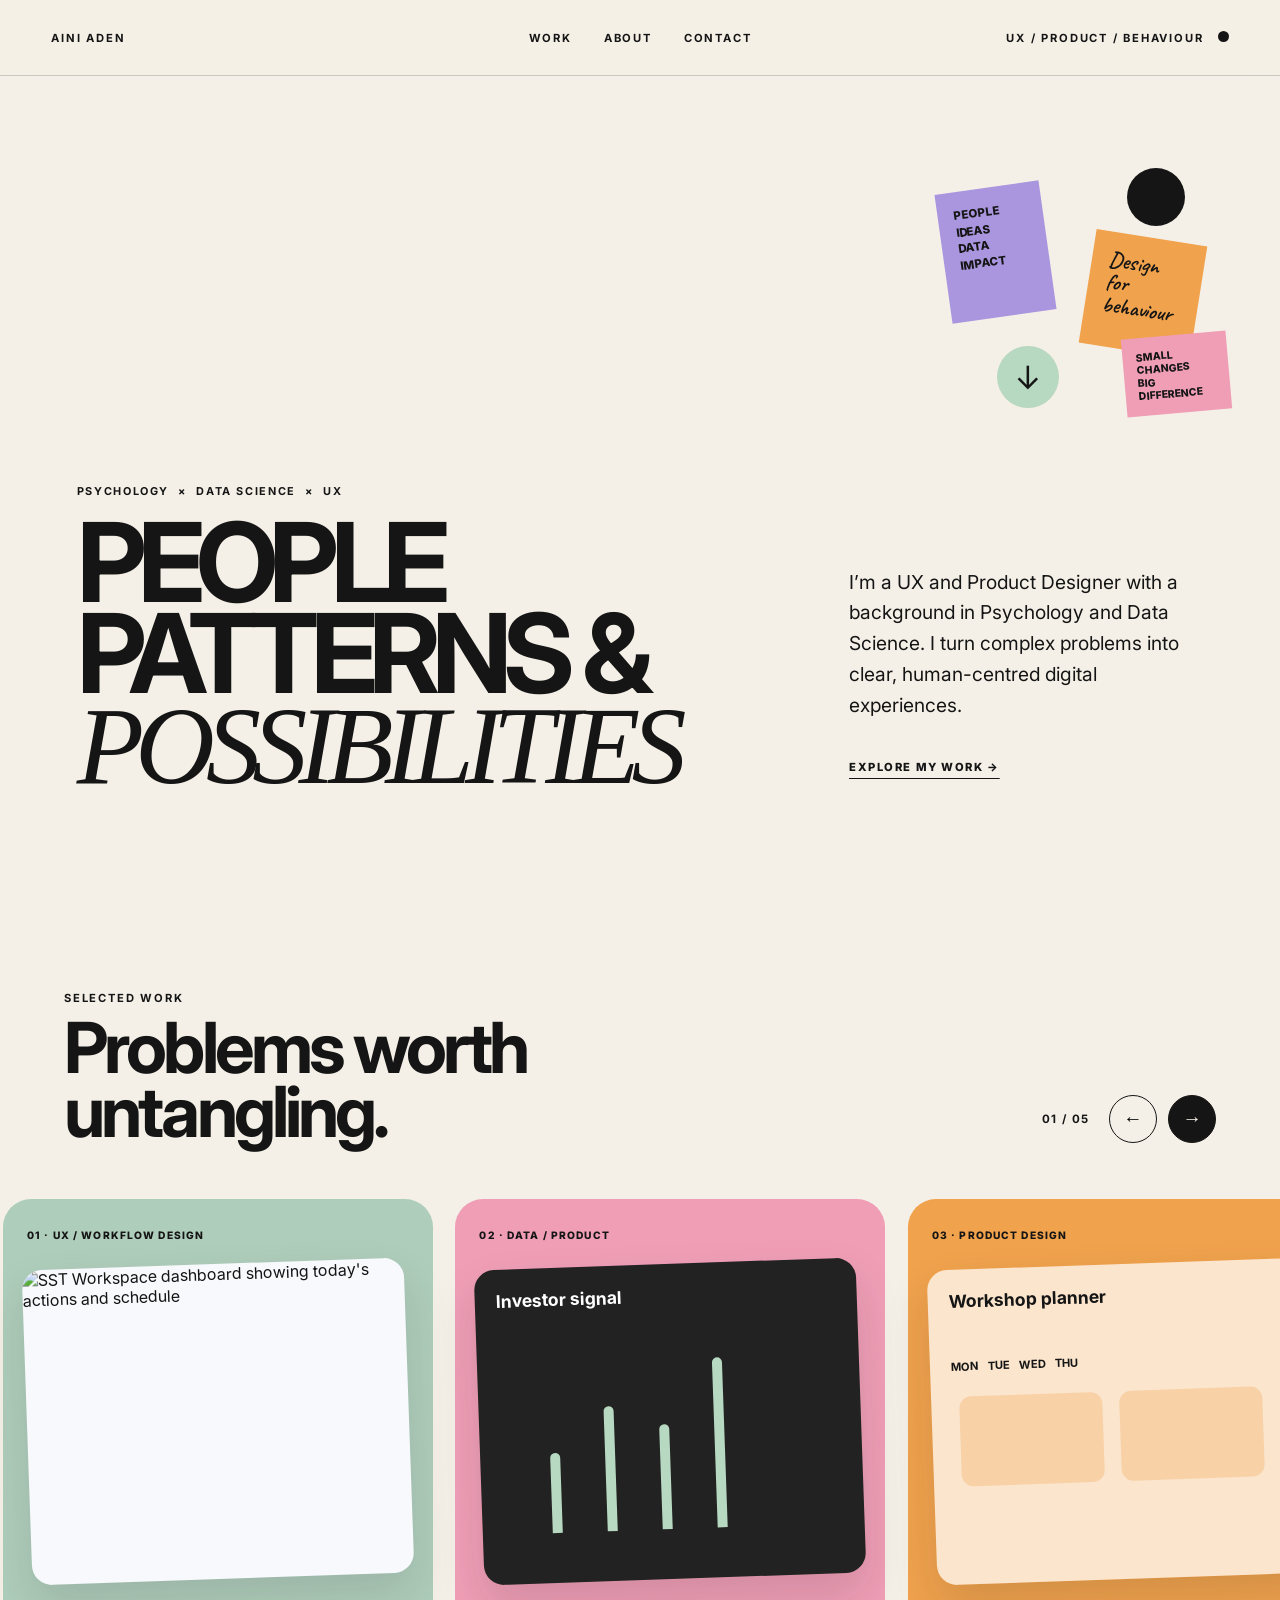
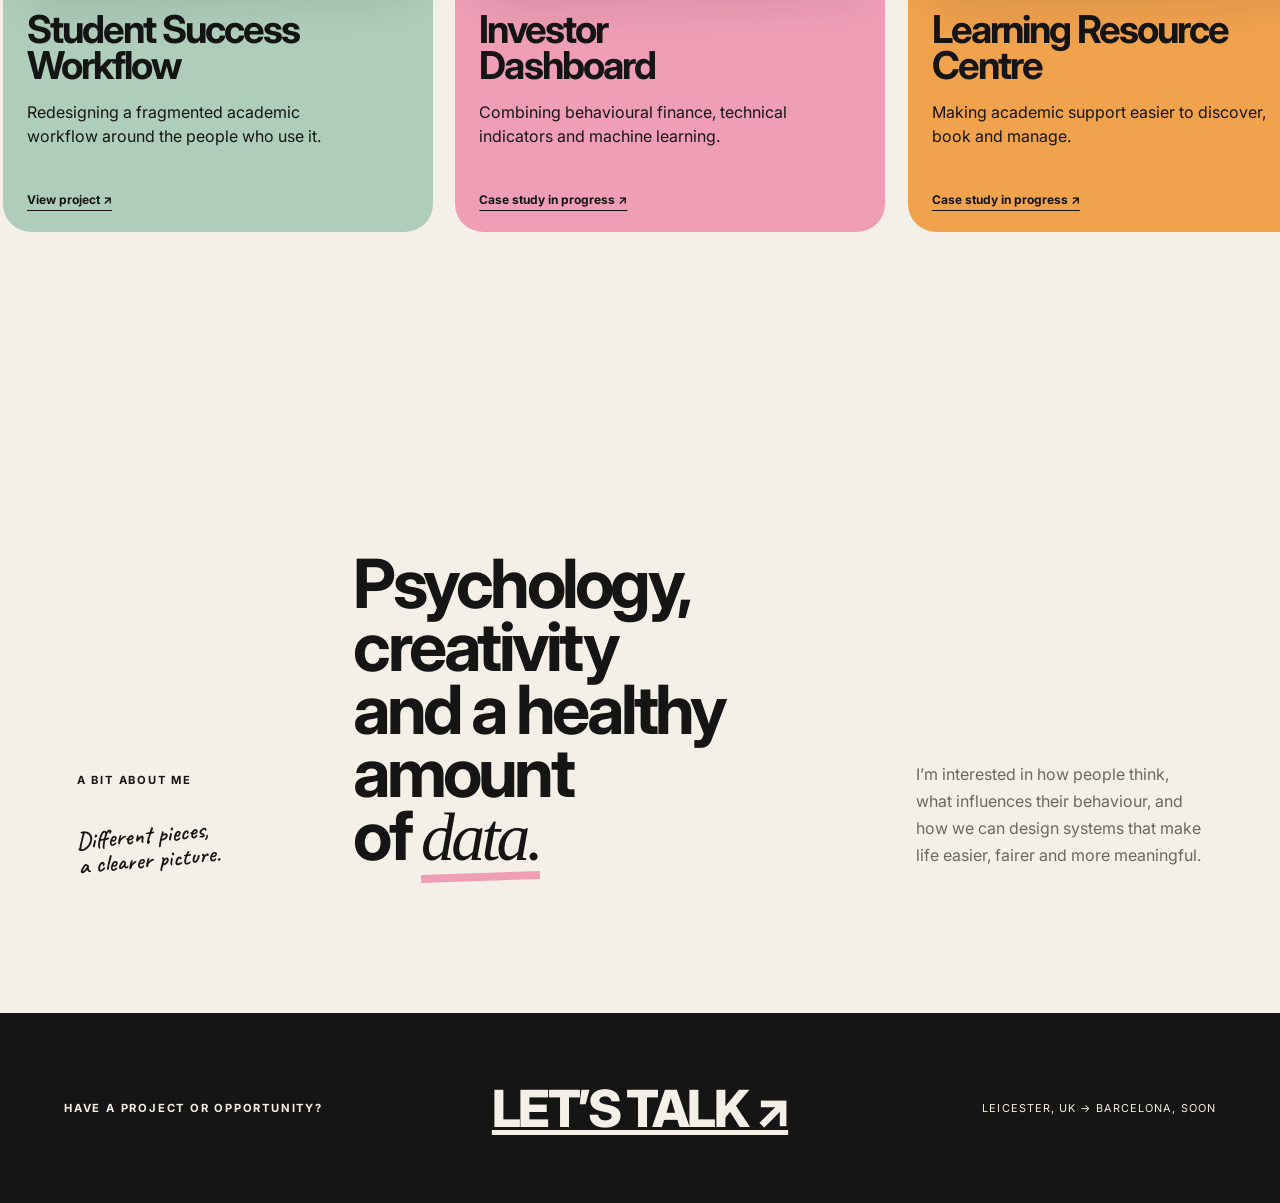
==== aini-portfolio/index.html @ de124477 "Add files via upload" ====
<!doctype html>
<html lang="en">
<head>
  <meta charset="UTF-8">

  <meta
    name="viewport"
    content="width=device-width, initial-scale=1"
  >

  <meta
    name="description"
    content="Aini Aden — UX and product designer combining psychology, data and design."
  >

  <title>Aini Aden — UX & Product Designer</title>

  <link
    rel="preconnect"
    href="https://fonts.googleapis.com"
  >

  <link
    rel="preconnect"
    href="https://fonts.gstatic.com"
    crossorigin
  >

  <link
    href="https://fonts.googleapis.com/css2?family=Caveat:wght@500;600&family=Inter:wght@400;500;600;700;800;900&display=swap"
    rel="stylesheet"
  >

  <link
    rel="stylesheet"
    href="styles.css"
  >

  <link
    rel="stylesheet"
    href="carousel.css"
  >

  <script
    src="script.js"
    defer
  ></script>
</head>

<body>
  <header class="nav">
    <a
      class="brand"
      href="#top"
    >
      AINI ADEN
    </a>

    <nav aria-label="Main navigation">
      <a href="#work">Work</a>
      <a href="#about">About</a>
      <a href="#contact">Contact</a>
    </nav>

    <p>
      UX / PRODUCT / BEHAVIOUR
      <i aria-hidden="true"></i>
    </p>
  </header>

  <main id="top">
    <section class="hero">
      <div class="hero-title">
        <p>
          PSYCHOLOGY
          &nbsp;×&nbsp;
          DATA SCIENCE
          &nbsp;×&nbsp;
          UX
        </p>

        <h1>
          PEOPLE<br>
          PATTERNS &<br>
          <em>POSSIBILITIES</em>
        </h1>
      </div>

      <div class="hero-copy">
        <p>
          I’m a UX and Product Designer with a
          background in Psychology and Data Science.
          I turn complex problems into clear,
          human-centred digital experiences.
        </p>

        <a href="#work">
          EXPLORE MY WORK →
        </a>
      </div>

      <div
        class="collage"
        aria-hidden="true"
      >
        <span class="purple">
          PEOPLE<br>
          IDEAS<br>
          DATA<br>
          IMPACT
        </span>

        <span class="orange">
          Design<br>
          for<br>
          behaviour
        </span>

        <span class="pink">
          SMALL<br>
          CHANGES<br>
          BIG<br>
          DIFFERENCE
        </span>

        <span class="mint">↓</span>
        <span class="black"></span>
      </div>
    </section>

    <section
      class="work"
      id="work"
    >
      <div class="section-top">
        <div>
          <p>SELECTED WORK</p>

          <h2>
            Problems worth<br>
            untangling.
          </h2>
        </div>

        <div class="controls">
          <span id="counter">
            01 / 05
          </span>

          <button
            id="previous"
            type="button"
            aria-label="Previous project"
          >
            ←
          </button>

          <button
            id="next"
            type="button"
            aria-label="Next project"
          >
            →
          </button>
        </div>
      </div>

      <div
        class="carousel"
        id="carousel"
      >
        <!-- STUDENT SUCCESS WORKFLOW -->

        <article
          class="project green"
          id="sst-case-study"
        >
          <span>
            01 · UX / WORKFLOW DESIGN
          </span>

          <div class="project-image">
            <img
              src="assets/images/sst-dashboard.png"
              alt="SST Workspace dashboard showing today's actions and schedule"
            >
          </div>

          <h3>
            Student Success<br>
            Workflow
          </h3>

          <p>
            Redesigning a fragmented academic
            workflow around the people who use it.
          </p>

          <a href="sst-workflow.html">
            View project ↗
          </a>
        </article>

        <!-- INVESTOR DASHBOARD -->

        <article class="project pink-card">
          <span>
            02 · DATA / PRODUCT
          </span>

          <div class="mock chart">
            <b>Investor signal</b>
            <i></i>
            <i></i>
            <i></i>
            <i></i>
          </div>

          <h3>
            Investor<br>
            Dashboard
          </h3>

          <p>
            Combining behavioural finance,
            technical indicators and machine
            learning.
          </p>

          <a href="#">
            Case study in progress ↗
          </a>
        </article>

        <!-- LEARNING RESOURCE CENTRE -->

        <article class="project orange-card">
          <span>
            03 · PRODUCT DESIGN
          </span>

          <div class="mock calendar">
            <b>Workshop planner</b>

            <div>
              MON&nbsp;&nbsp;
              TUE&nbsp;&nbsp;
              WED&nbsp;&nbsp;
              THU
            </div>

            <i></i>
            <i></i>
          </div>

          <h3>
            Learning Resource<br>
            Centre
          </h3>

          <p>
            Making academic support easier to
            discover, book and manage.
          </p>

          <a href="#">
            Case study in progress ↗
          </a>
        </article>

        <!-- HERITAGE APP -->

        <article class="project purple-card">
          <span>
            04 · UX/UI DESIGN
          </span>

          <div class="mock heritage">
            <b>Leicester stories</b>

            <span>
              Explore nearby →
            </span>
          </div>

          <h3>
            Heritage<br>
            App
          </h3>

          <p>
            A playful local-history experience
            connecting people with place.
          </p>

          <a href="#">
            Case study in progress ↗
          </a>
        </article>

        <!-- SERVICE DESIGN -->

        <article class="project dark-card">
          <span>
            05 · SERVICE DESIGN
          </span>

          <div class="mock service">
            <b>INSIGHT</b>
            <em>→</em>
            <b>ACTION</b>
          </div>

          <h3>
            From Insight<br>
            to Impact
          </h3>

          <p>
            Turning research findings into clear,
            practical service decisions.
          </p>

          <a href="#">
            Case study in progress ↗
          </a>
        </article>
      </div>
    </section>

    <section
      class="about"
      id="about"
    >
      <div class="about-label">
        <p>A BIT ABOUT ME</p>

        <span>
          Different pieces,<br>
          a clearer picture.
        </span>
      </div>

      <h2>
        Psychology, creativity<br>
        and a healthy amount<br>
        of <em>data.</em>
      </h2>

      <p>
        I’m interested in how people think,
        what influences their behaviour, and how
        we can design systems that make life
        easier, fairer and more meaningful.
      </p>
    </section>
  </main>

  <footer id="contact">
    <p>
      HAVE A PROJECT OR OPPORTUNITY?
    </p>

    <a href="mailto:hello@example.com">
      LET’S TALK ↗
    </a>

    <span>
      LEICESTER, UK → BARCELONA, SOON
    </span>
  </footer>
</body>
</html>
---- aini-portfolio/styles.css ----
:root{--cream:#f4f0e7;--paper:#fffdf8;--ink:#151515;--muted:#6d685f;--purple:#aa96df;--orange:#f0a24d;--pink:#ef9eb6;--mint:#b7d8c1;--green:#315b46;--line:rgba(21,21,21,.18)}*{box-sizing:border-box}html{scroll-behavior:smooth}body{margin:0;background:var(--cream);color:var(--ink);font-family:Inter,Arial,sans-serif;-webkit-font-smoothing:antialiased}a{color:inherit}.nav{position:sticky;top:0;z-index:50;display:grid;grid-template-columns:1fr auto 1fr;align-items:center;min-height:76px;padding:0 4vw;background:rgba(244,240,231,.92);border-bottom:1px solid var(--line);backdrop-filter:blur(14px)}.brand,.nav a,.nav p,.section-top>div>p,.about-label>p,footer>p{font-size:.7rem;font-weight:700;letter-spacing:.16em;text-decoration:none}.nav nav{display:flex;gap:2rem;text-transform:uppercase}.nav p{justify-self:end;margin:0}.nav i{display:inline-block;width:11px;height:11px;margin-left:.6rem;border-radius:50%;background:var(--ink)}main{overflow:hidden}.hero{position:relative;display:grid;grid-template-columns:1.1fr .55fr;gap:5vw;align-items:end;min-height:88vh;padding:9vw 6vw 6vw}.hero-title>p{font-size:.68rem;font-weight:700;letter-spacing:.15em}.hero h1{margin:1.2rem 0 0;font-size:clamp(4rem,8.6vw,9rem);line-height:.82;letter-spacing:-.08em}.hero h1 em{font-family:Georgia,serif;font-weight:400}.hero-copy{max-width:430px;padding-bottom:1rem}.hero-copy p{font-size:clamp(1rem,1.5vw,1.3rem);line-height:1.6}.hero-copy a{display:inline-block;margin-top:1.3rem;font-size:.7rem;font-weight:800;letter-spacing:.14em;text-underline-offset:7px}.collage{position:absolute;top:11%;right:4%;width:310px;height:250px}.collage span{position:absolute;display:block}.purple{top:24px;left:24px;width:105px;height:130px;padding:16px;background:var(--purple);font-size:.72rem;font-weight:800;line-height:1.45;transform:rotate(-8deg)}.orange{top:74px;right:30px;width:112px;height:115px;padding:17px;background:var(--orange);font:600 1.4rem/1 Caveat;transform:rotate(9deg)}.pink{right:0;bottom:0;width:105px;padding:13px;background:var(--pink);font-size:.65rem;font-weight:800;transform:rotate(-5deg)}.mint{left:78px;bottom:5px;width:62px;height:62px;display:grid!important;place-items:center;border-radius:50%;background:var(--mint);font-size:2rem}.black{top:5px;right:44px;width:58px;height:58px;border-radius:50%;background:var(--ink)}.work{padding:7rem 0}.section-top{display:flex;justify-content:space-between;align-items:end;padding:0 5vw 2.5rem}.section-top h2{margin:.7rem 0 0;font-size:clamp(2.8rem,5.5vw,5.7rem);line-height:.9;letter-spacing:-.055em}.controls{display:flex;align-items:center;gap:.7rem}.controls span{margin-right:.5rem;font-size:.72rem;font-weight:700;letter-spacing:.12em}.controls button{width:48px;height:48px;border:1px solid var(--ink);border-radius:50%;background:transparent;cursor:pointer;font-size:1.2rem}.controls button:last-child{background:var(--ink);color:var(--cream)}.carousel{display:flex;gap:1.4rem;padding:1rem 5vw 4rem;overflow-x:auto;scroll-snap-type:x mandatory;scrollbar-width:none}.carousel::-webkit-scrollbar{display:none}.project{flex:0 0 min(430px,82vw);min-height:610px;padding:1.5rem;border-radius:28px;scroll-snap-align:center;transition:transform .25s ease}.project:hover{transform:translateY(-10px) rotate(-.5deg)}.project>span{font-size:.64rem;font-weight:800;letter-spacing:.11em}.project h3{margin:2rem 0 .8rem;font-size:2.4rem;line-height:.95;letter-spacing:-.05em}.project>p{max-width:340px;min-height:60px;line-height:1.5}.project>a{display:inline-block;margin-top:1rem;font-size:.75rem;font-weight:700;text-underline-offset:6px}.green{background:#afcdbb}.pink-card{background:var(--pink)}.orange-card{background:var(--orange)}.purple-card{background:var(--purple)}.dark-card{background:#202522;color:#fff}.mock{height:315px;margin-top:1.3rem;padding:1.3rem;border-radius:20px;background:rgba(255,255,255,.72);box-shadow:0 22px 45px rgba(21,21,21,.13);transform:rotate(-2deg)}.mock>b{font-size:1.1rem}.dashboard p{margin-top:4rem;font-size:1.3rem}.dashboard i{display:block;width:100%;height:32px;margin:10px 0;border-radius:8px;background:rgba(49,91,70,.16)}.chart{position:relative;background:#222;color:#fff}.chart i{position:absolute;bottom:50px;width:10px;border-radius:10px 10px 0 0;background:var(--mint)}.chart i:nth-of-type(1){left:70px;height:80px}.chart i:nth-of-type(2){left:125px;height:125px}.chart i:nth-of-type(3){left:180px;height:105px}.chart i:nth-of-type(4){left:235px;height:170px}.calendar div{margin:3rem 0 1rem;font-size:.7rem;font-weight:700}.calendar i{display:inline-block;width:42%;height:90px;margin:2%;border-radius:12px;background:rgba(240,162,77,.3)}.heritage{display:flex;flex-direction:column;justify-content:space-between;background:linear-gradient(135deg,#d8e2cc,#758e72)}.heritage span{align-self:flex-end;padding:10px 14px;border-radius:999px;background:var(--paper);font-size:.7rem}.service{display:flex;align-items:center;justify-content:space-around;background:#f3eee5;color:var(--ink)}.service em{font-size:3rem}.about{display:grid;grid-template-columns:.55fr 1.25fr .7fr;gap:4vw;align-items:end;padding:9rem 6vw}.about-label span{display:block;margin-top:2rem;font:600 1.5rem/1.05 Caveat;transform:rotate(-5deg)}.about h2{margin:0;font-size:clamp(2.8rem,5.3vw,5.7rem);line-height:.93;letter-spacing:-.055em}.about h2 em{position:relative;font-family:Georgia,serif;font-weight:400}.about h2 em:after{content:"";position:absolute;left:0;right:0;bottom:-6px;height:8px;background:var(--pink);transform:rotate(-2deg)}.about>p{margin:0;line-height:1.7;color:var(--muted)}footer{display:grid;grid-template-columns:1fr auto 1fr;align-items:center;gap:2rem;padding:4rem 5vw;background:var(--ink);color:var(--cream)}footer p{margin:0}footer a{font-size:clamp(2rem,4vw,4.3rem);font-weight:800;letter-spacing:-.05em}footer span{justify-self:end;font-size:.68rem;letter-spacing:.1em}@media(max-width:800px){.nav{grid-template-columns:1fr auto}.nav nav{display:none}.nav p{font-size:0}.hero{grid-template-columns:1fr;min-height:auto;padding-top:7rem}.hero-copy{padding-left:16vw}.collage{display:none}.section-top{align-items:start}.project{min-height:570px}.about{grid-template-columns:1fr}.about-label{margin-bottom:1rem}.about>p{max-width:500px;margin-top:2rem}footer{grid-template-columns:1fr}footer span{justify-self:start}}@media(prefers-reduced-motion:reduce){*{scroll-behavior:auto!important;transition:none!important}}
/* Slow continuous Selected Work carousel */

.carousel {
  scroll-snap-type: none;
  overscroll-behavior-inline: contain;
}

.project {
  scroll-snap-align: none;
}

.carousel:hover .project,
.carousel:focus-within .project {
  will-change: transform;
}
/* Moving Selected Work carousel */

.carousel {
  display: flex;
  gap: 1.4rem;
  overflow-x: auto;
  scroll-snap-type: none;
  scrollbar-width: none;
}

.carousel::-webkit-scrollbar {
  display: none;
}

.project {
  flex-shrink: 0;
  scroll-snap-align: none;
}
---- aini-portfolio/carousel.css ----
/* Continuous Selected Work carousel */

.carousel {
  display: flex;
  gap: 1.4rem;
  overflow-x: auto;
  scroll-snap-type: none;
  overscroll-behavior-inline: contain;
  scrollbar-width: none;
}

.carousel::-webkit-scrollbar {
  display: none;
}

.project {
  flex-shrink: 0;
  scroll-snap-align: none;
}

.carousel:hover .project,
.carousel:focus-within .project {
  will-change: transform;
}

/* Project screenshot container */

.project-image {
  display: grid;
  place-items: center;
  height: 315px;
  margin-top: 1.3rem;
  overflow: hidden;
  border-radius: 20px;
  background: #f7f9fc;
  box-shadow:
    0 22px 45px
    rgba(21, 21, 21, 0.13);
  transform: rotate(-2deg);
}

/* Keep the full dashboard visible */

.project-image img {
  display: block;
  width: 100%;
  height: 100%;
  object-fit: contain;
  object-position: center;
}

/* Mobile */

@media (max-width: 800px) {
  .project-image {
    height: 280px;
  }
}
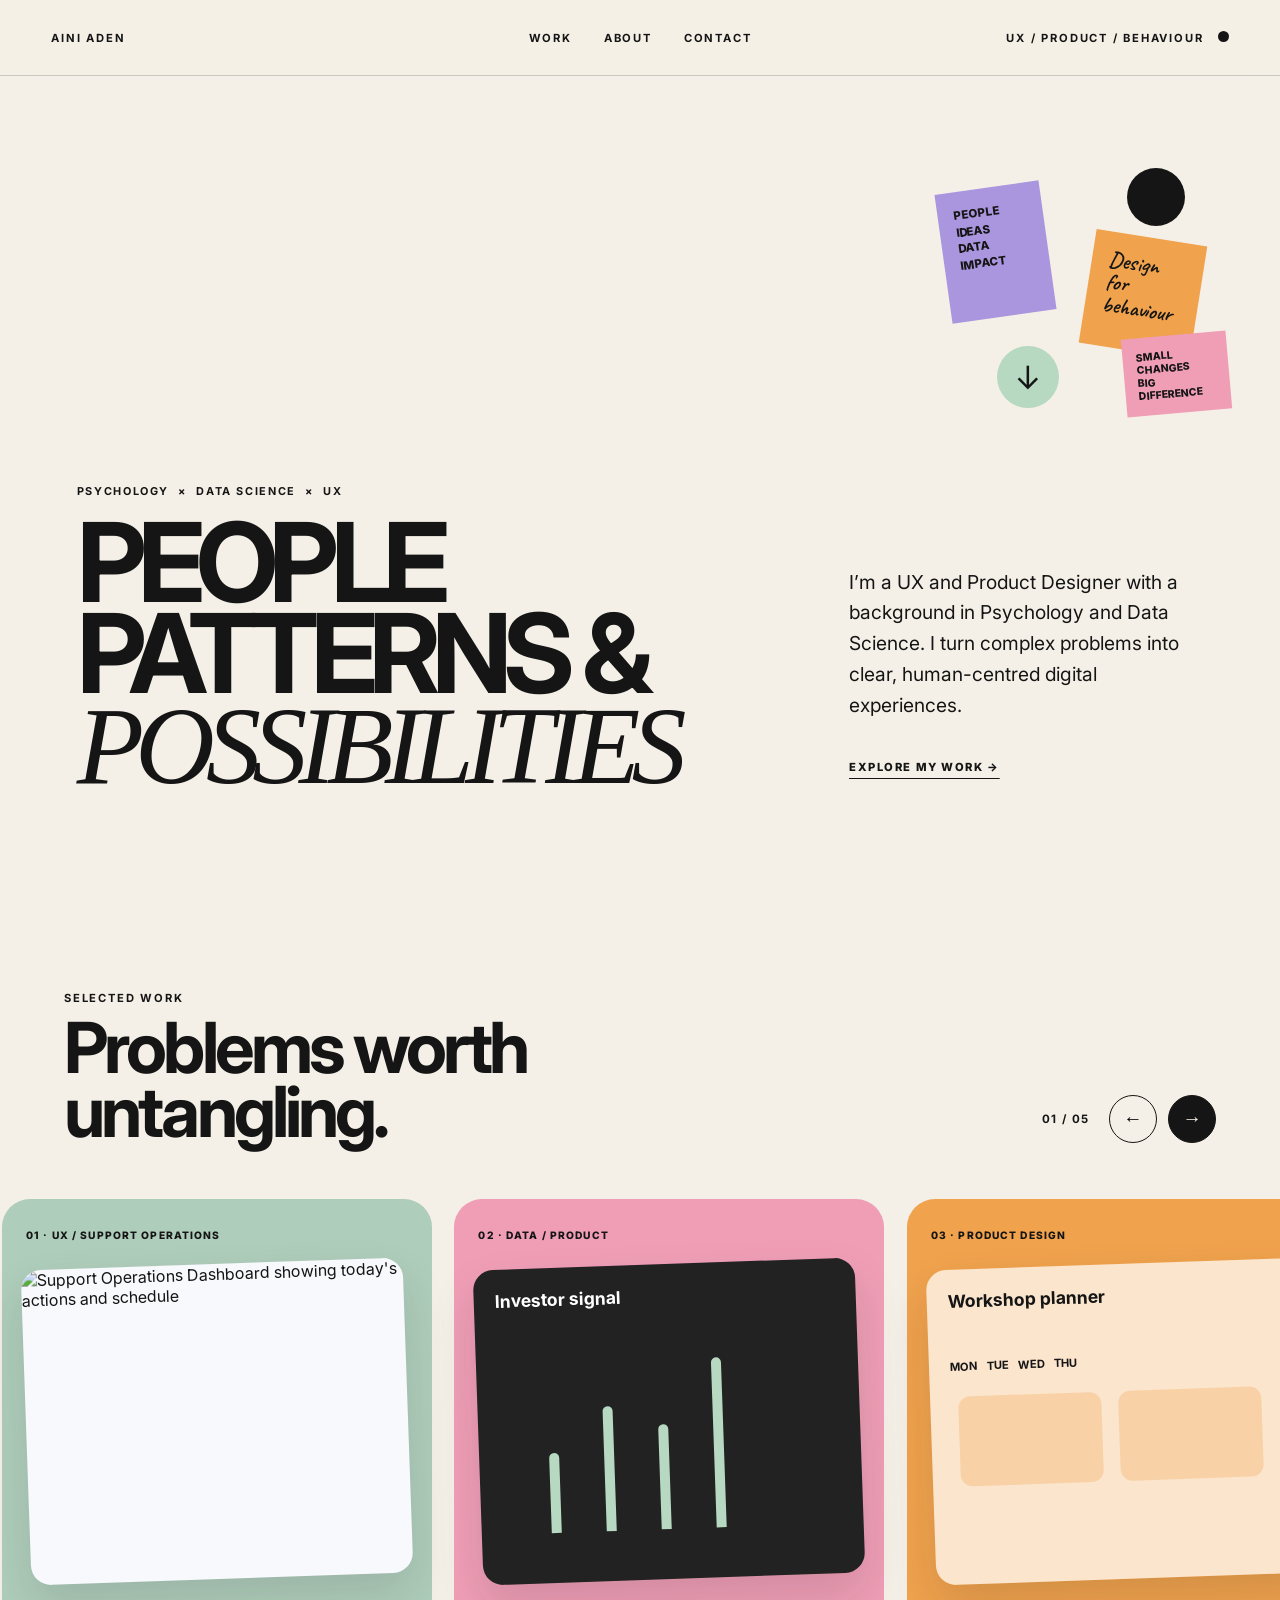
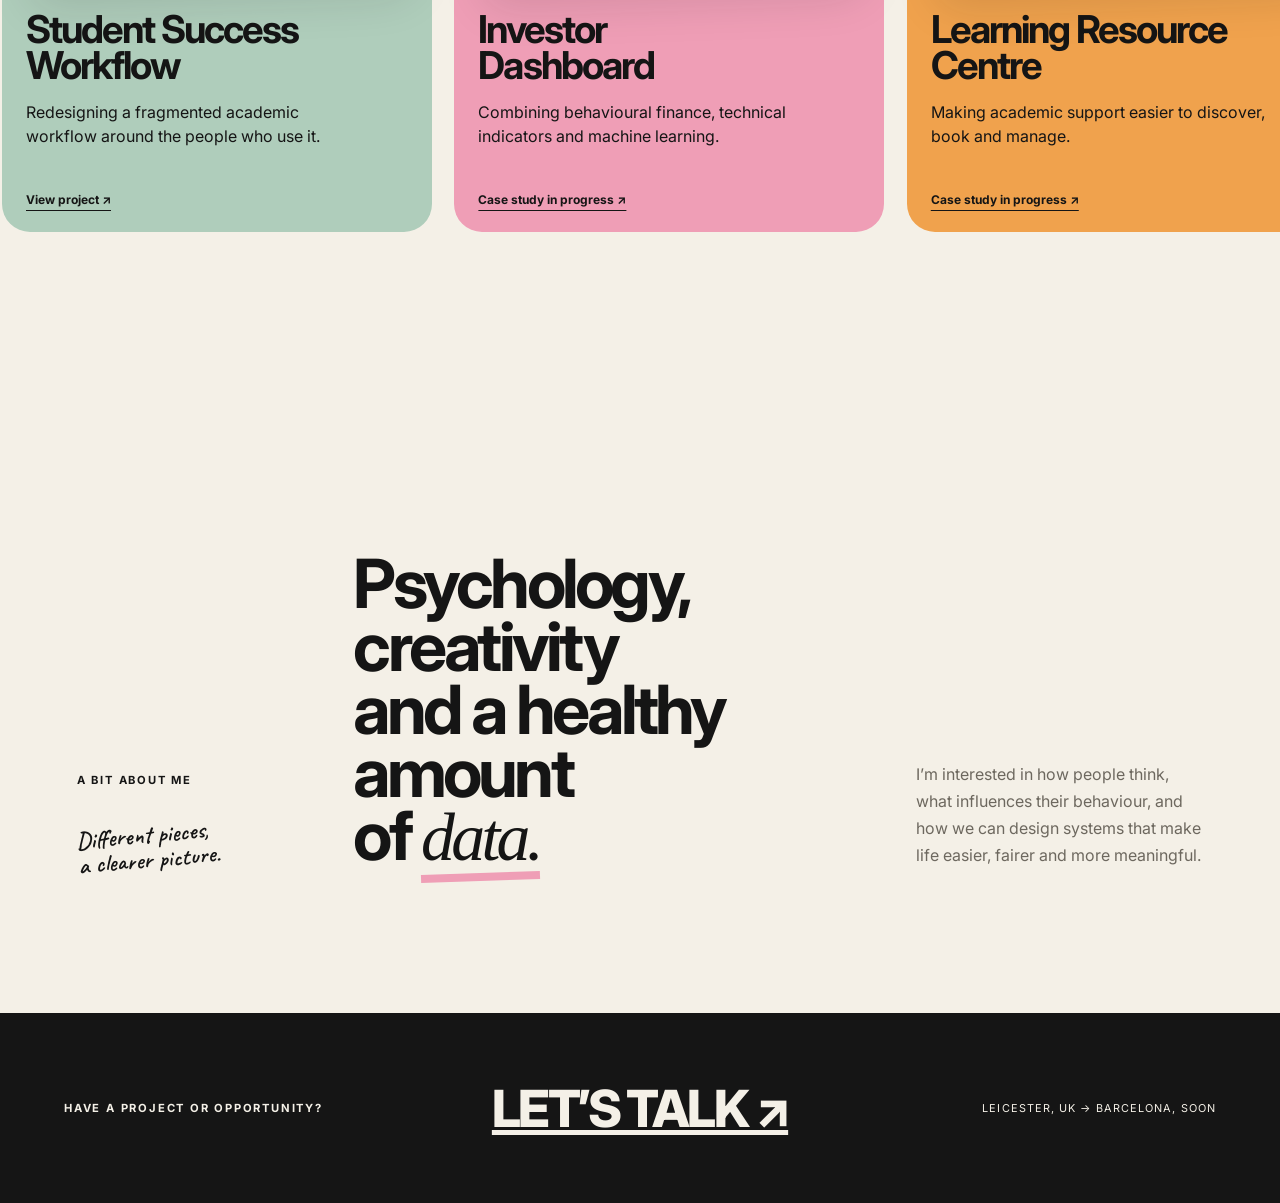
==== commit 4a4b5aea: "Rename project card to Support Operations Dashboard" ====
--- a/aini-portfolio/index.html
+++ b/aini-portfolio/index.html
@@ -169,20 +169,20 @@
         class="carousel"
         id="carousel"
       >
-        <!-- STUDENT SUCCESS WORKFLOW -->
+        <!-- SUPPORT OPERATIONS DASHBOARD -->
 
         <article
           class="project green"
           id="sst-case-study"
         >
           <span>
-            01 · UX / WORKFLOW DESIGN
+            01 · UX / SUPPORT OPERATIONS
           </span>
 
           <div class="project-image">
             <img
               src="assets/images/sst-dashboard.png"
-              alt="SST Workspace dashboard showing today's actions and schedule"
+              alt="Support Operations Dashboard showing today's actions and schedule"
             >
           </div>
 
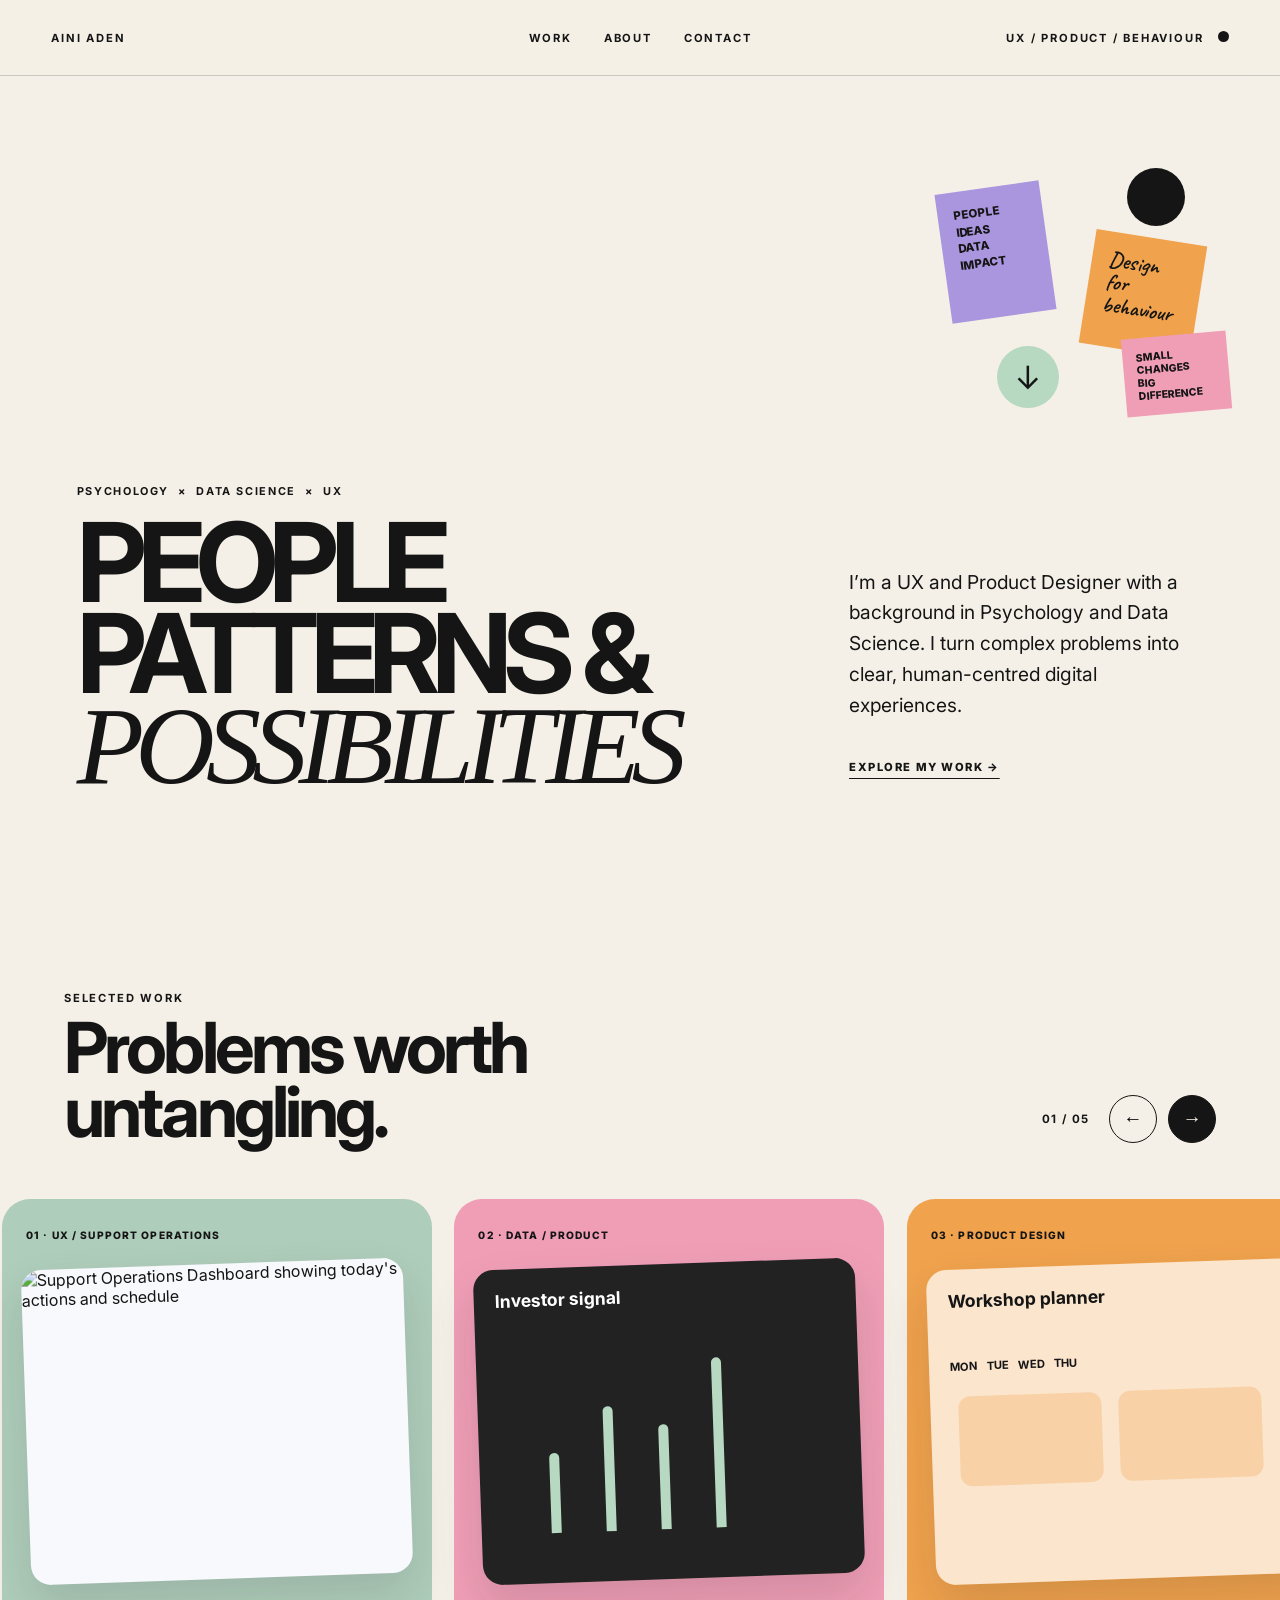
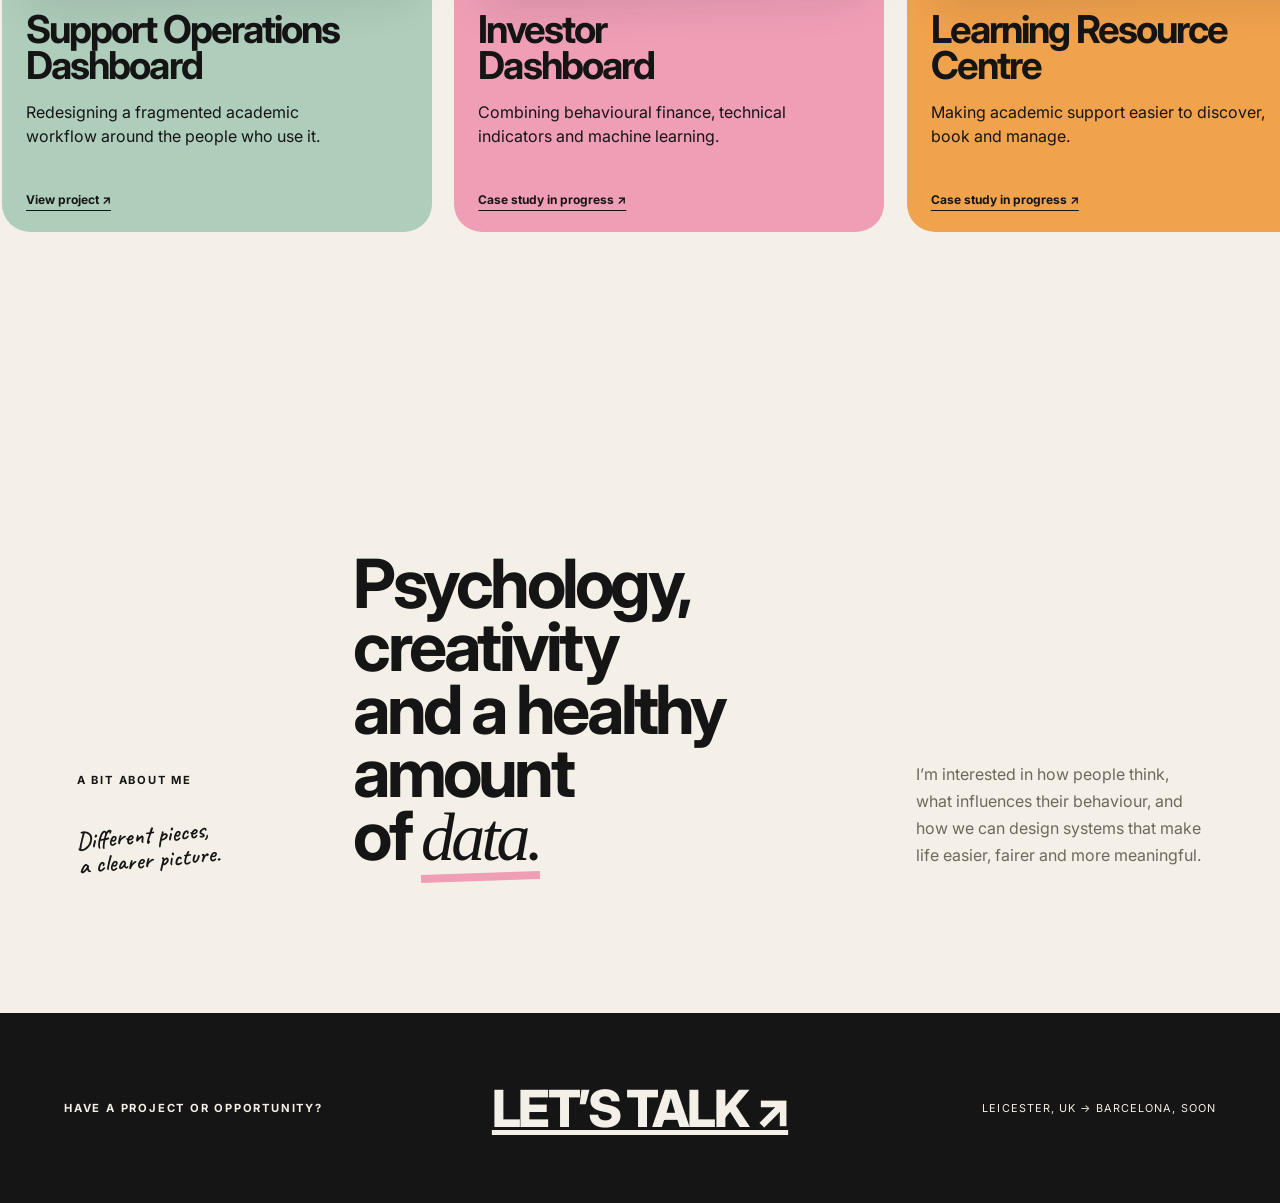
==== commit 07431fc8: "Align project naming and audience copy" ====
--- a/aini-portfolio/index.html
+++ b/aini-portfolio/index.html
@@ -187,8 +187,7 @@
           </div>
 
           <h3>
-            Student Success<br>
-            Workflow
+            Support Operations<br> Dashboard
           </h3>
 
           <p>
